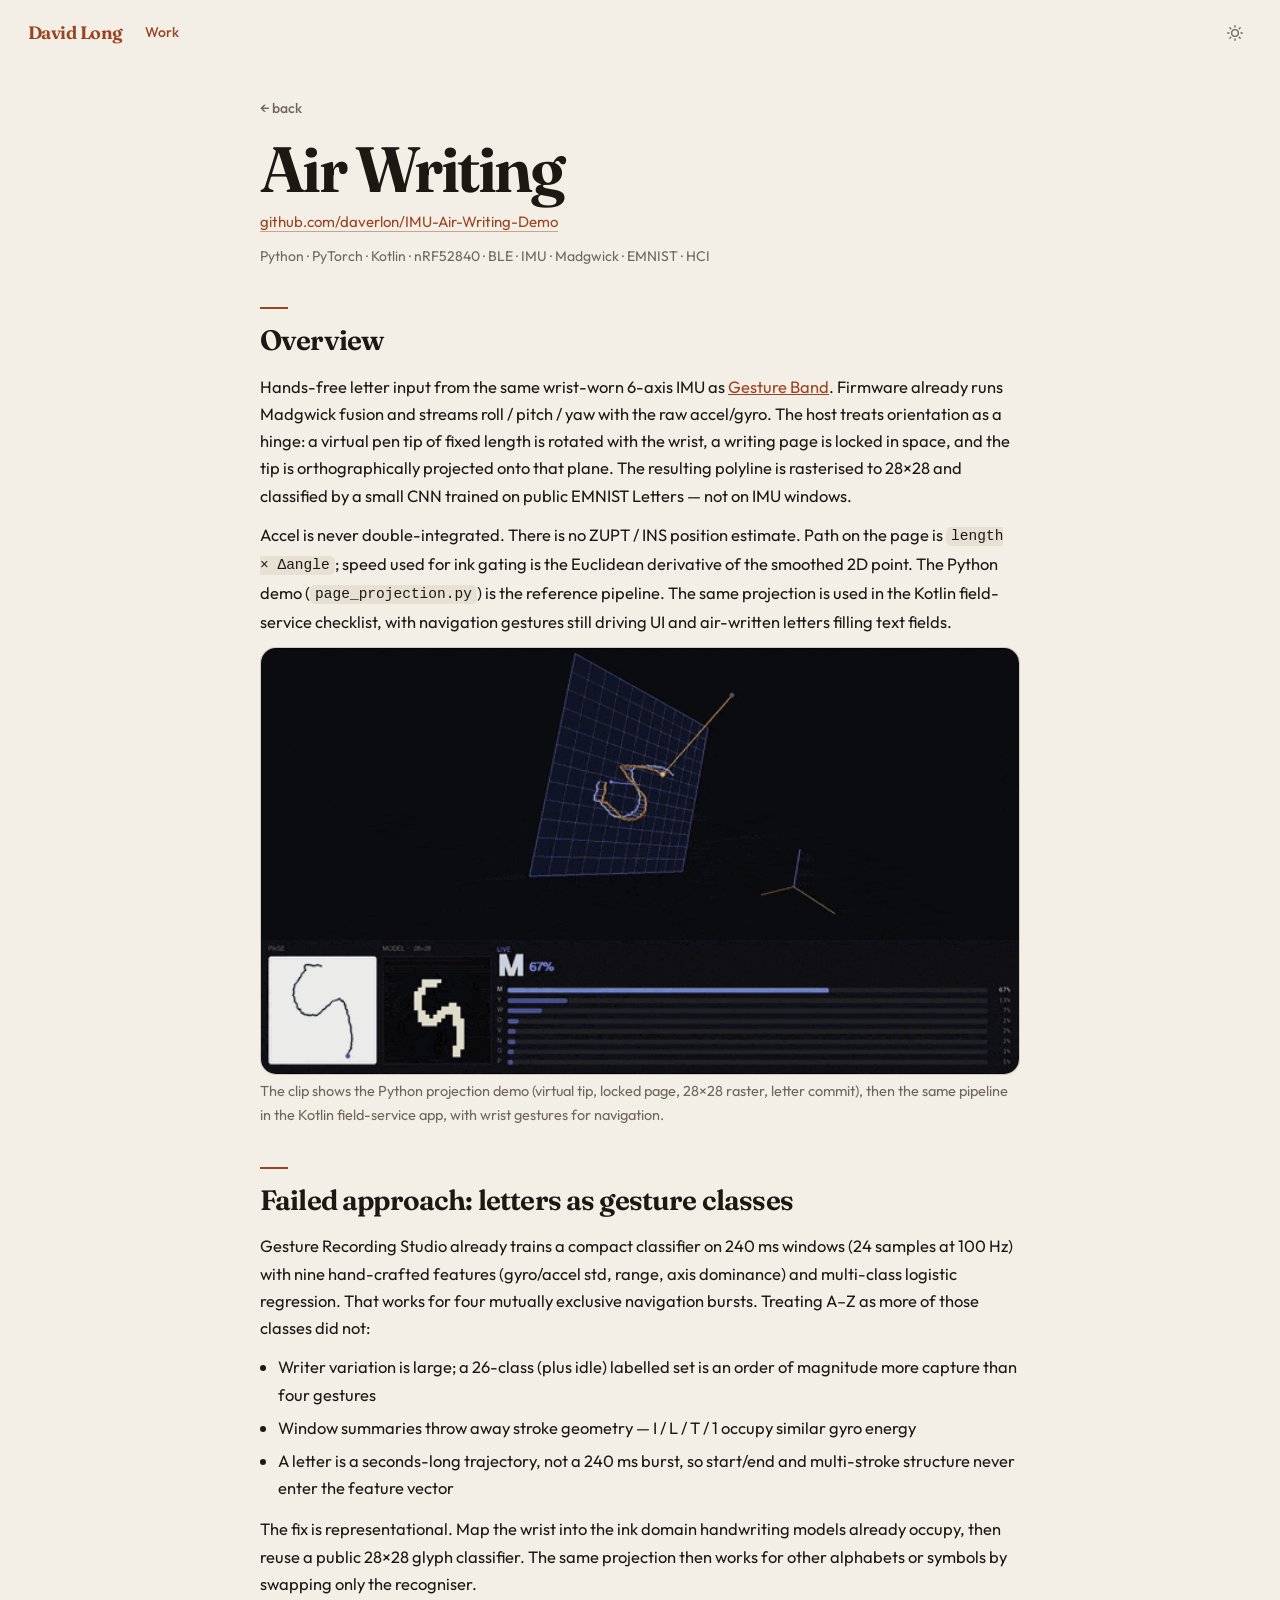
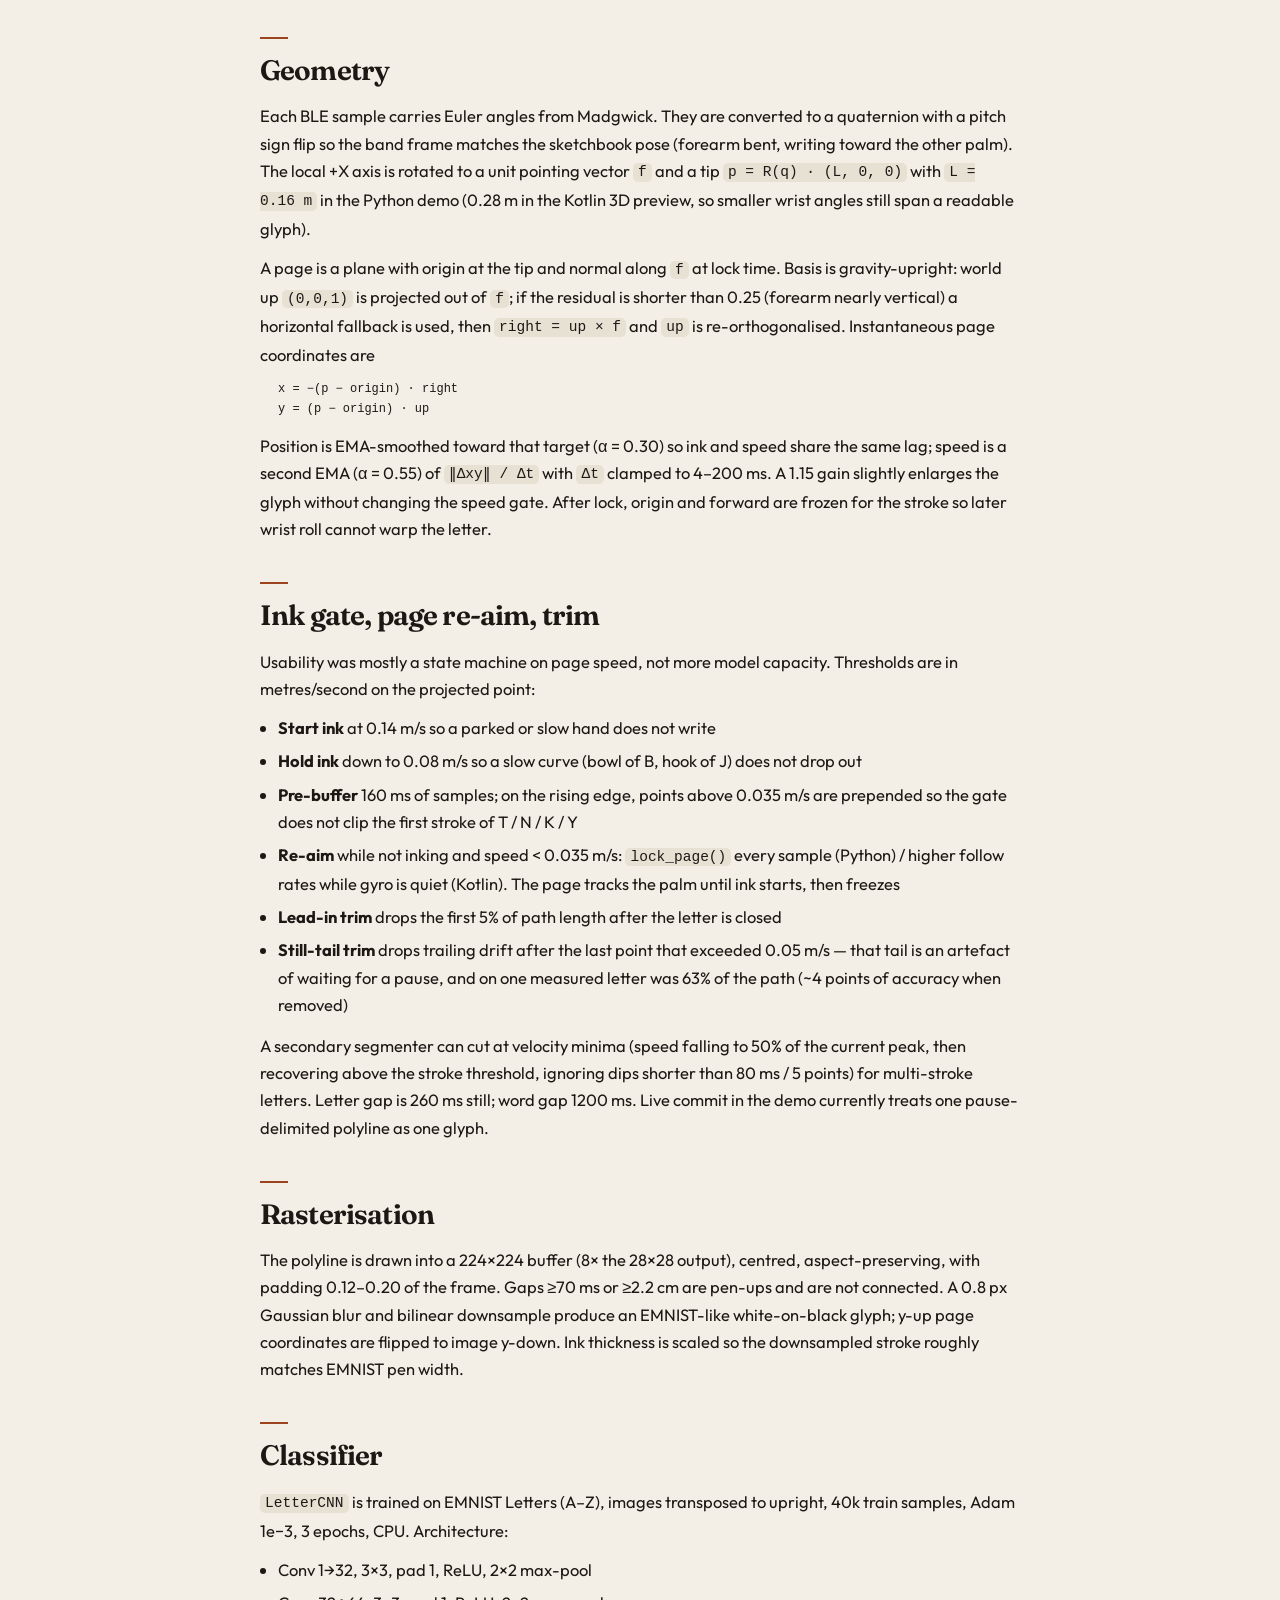
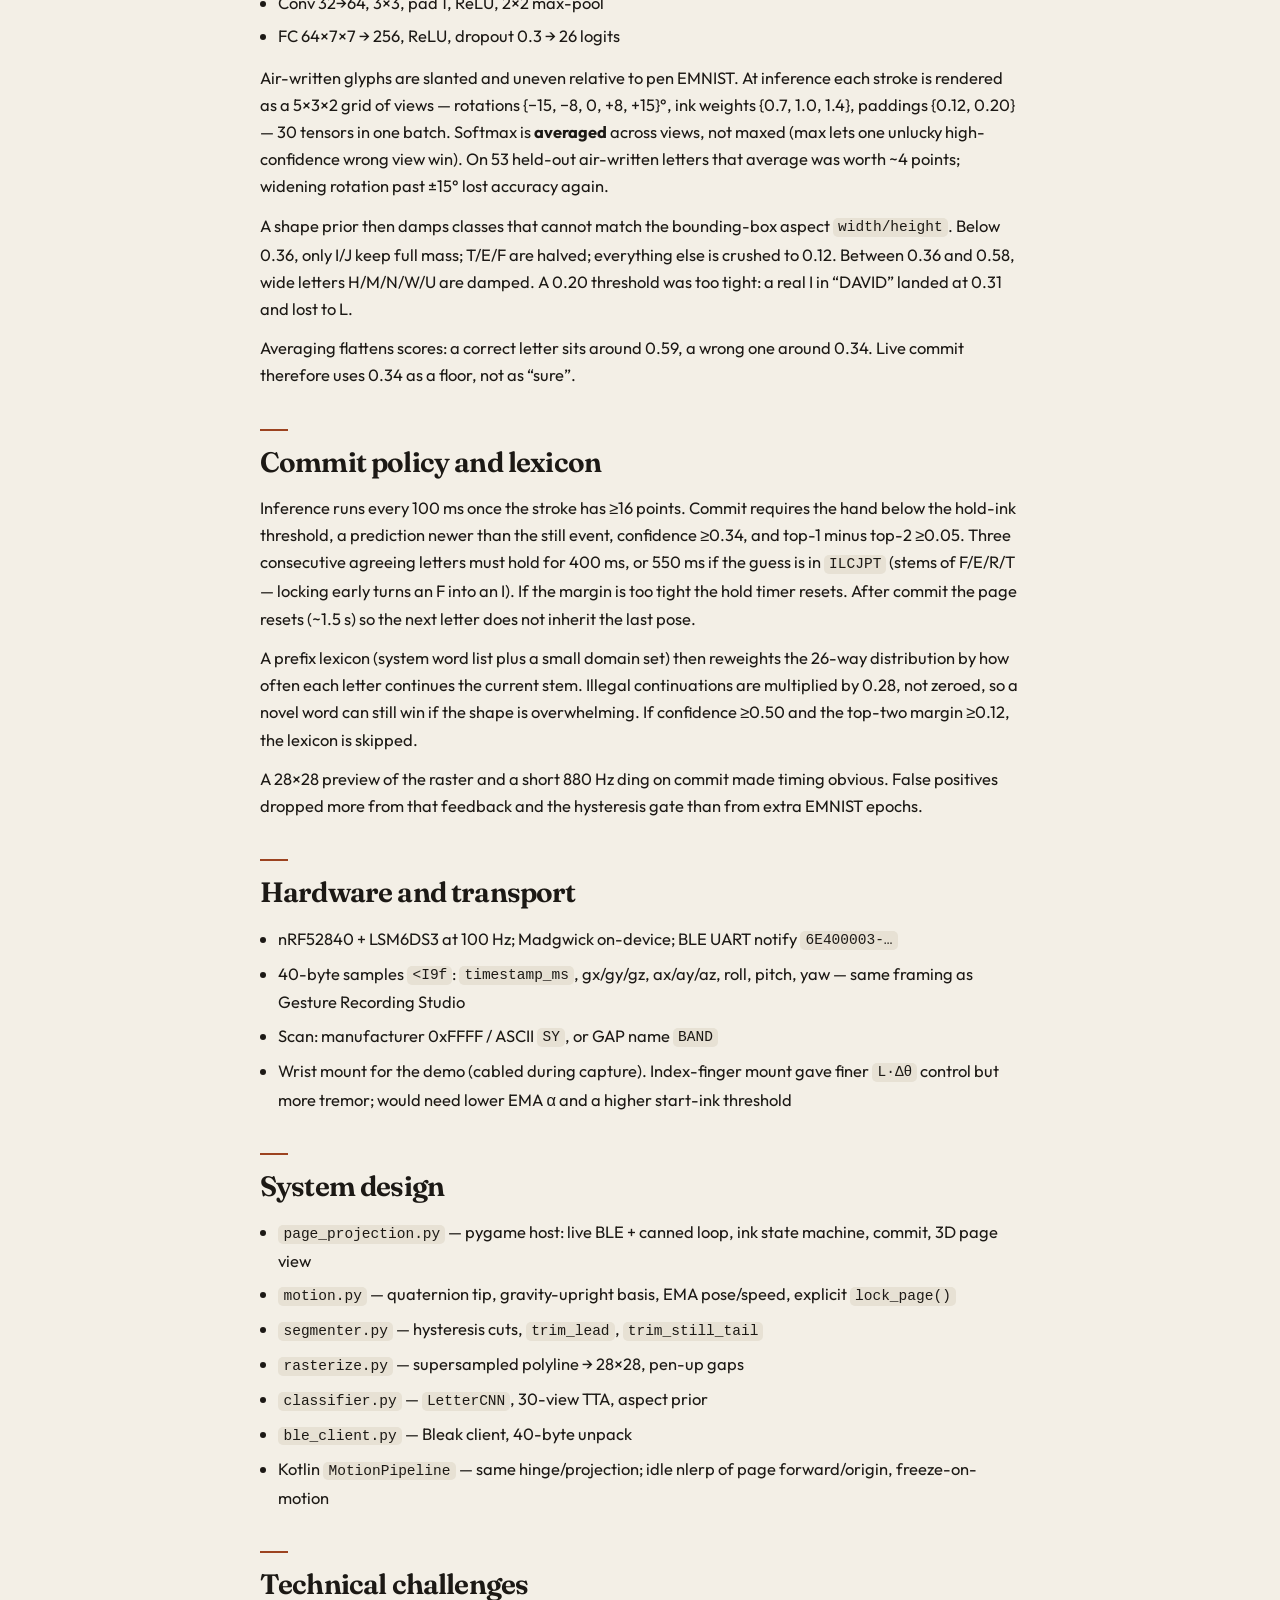
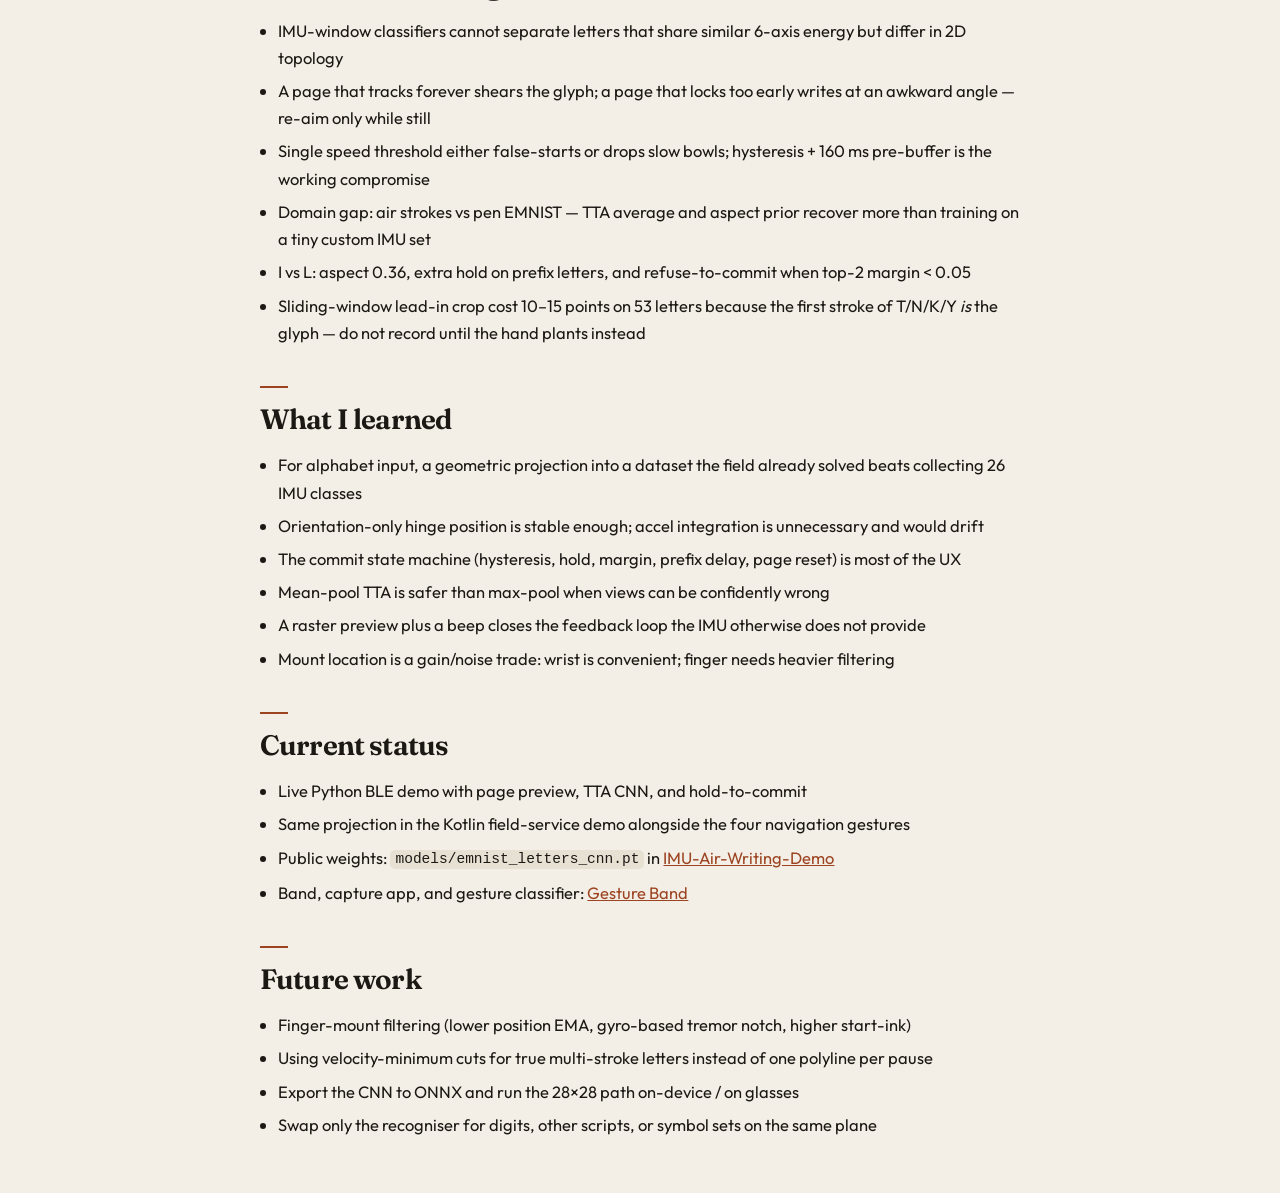
==== airwriting.html @ f0a7e5d5 "Add the portfolio site." ====
<!DOCTYPE html>
<html lang="en">

<head>

    <script>
        (function () {
            var t = localStorage.getItem("theme");
            if (t === "dark" || (!t && window.matchMedia("(prefers-color-scheme: dark)").matches)) {
                document.documentElement.classList.add("dark");
            }
        })();
    </script>

    <meta charset="UTF-8" />
    <meta name="viewport" content="width=device-width, initial-scale=1.0" />
    <title>Air Writing — David Long</title>

        <link rel="stylesheet" href="style.css" />
</head>

<body class="study">

    <header class="bar">
        <a class="brand" href="index.html">David Long</a>
        <nav class="bar-nav">
            <a href="index.html#work">Work</a>
        </nav>
        <div class="bar-end">
            <button id="theme-toggle" type="button" aria-label="Toggle color theme">
                <svg class="icon-sun" viewBox="0 0 24 24" fill="none" stroke="currentColor" stroke-width="2" stroke-linecap="round" stroke-linejoin="round">
                    <circle cx="12" cy="12" r="5" />
                    <line x1="12" y1="1" x2="12" y2="3" />
                    <line x1="12" y1="21" x2="12" y2="23" />
                    <line x1="4.22" y1="4.22" x2="5.64" y2="5.64" />
                    <line x1="18.36" y1="18.36" x2="19.78" y2="19.78" />
                    <line x1="1" y1="12" x2="3" y2="12" />
                    <line x1="21" y1="12" x2="23" y2="12" />
                    <line x1="4.22" y1="19.78" x2="5.64" y2="18.36" />
                    <line x1="18.36" y1="5.64" x2="19.78" y2="4.22" />
                </svg>
                <svg class="icon-moon" viewBox="0 0 24 24" fill="none" stroke="currentColor" stroke-width="2" stroke-linecap="round" stroke-linejoin="round">
                    <path d="M21 12.79A9 9 0 1 1 11.21 3 7 7 0 0 0 21 12.79z" />
                </svg>
            </button>
        </div>
    </header>

    <div class="page">

        <a href="index.html" class="back">← back</a>

        <div class="resume-name">Air Writing</div>

        <div class="resume-contact">
            <a href="https://github.com/daverlon/IMU-Air-Writing-Demo" target="_blank">
                github.com/daverlon/IMU-Air-Writing-Demo
            </a>
        </div>

        <div class="meta">
            Python · PyTorch · Kotlin · nRF52840 · BLE · IMU · Madgwick · EMNIST · HCI
        </div>

        <div class="section-heading">Overview</div>
        <div class="text-block">
            Hands-free letter input from the same wrist-worn 6-axis IMU as
            <a href="gestureband.html">Gesture Band</a>. Firmware already runs Madgwick
            fusion and streams roll / pitch / yaw with the raw accel/gyro. The host treats
            orientation as a hinge: a virtual pen tip of fixed length is rotated with the
            wrist, a writing page is locked in space, and the tip is orthographically
            projected onto that plane. The resulting polyline is rasterised to 28×28 and
            classified by a small CNN trained on public EMNIST Letters — not on IMU windows.
        </div>
        <div class="text-block">
            Accel is never double-integrated. There is no ZUPT / INS position estimate.
            Path on the page is <code>length × Δangle</code>; speed used for ink gating is
            the Euclidean derivative of the smoothed 2D point. The Python demo
            (<code>page_projection.py</code>) is the reference pipeline. The same
            projection is used in the Kotlin field-service checklist, with navigation
            gestures still driving UI and air-written letters filling text fields.
        </div>

        <img src="vid/airwriting_preview.gif" alt="Air writing pipeline demo" style="margin-bottom: 4px; max-width: 100%; height: auto; display: block;">

        <div class="text-block italic">
            The clip shows the Python projection demo (virtual tip, locked page, 28×28
            raster, letter commit), then the same pipeline in the Kotlin field-service
            app, with wrist gestures for navigation.
        </div>

        <div class="section-heading">Failed approach: letters as gesture classes</div>
        <div class="text-block">
            Gesture Recording Studio already trains a compact classifier on 240&nbsp;ms
            windows (24 samples at 100&nbsp;Hz) with nine hand-crafted features (gyro/accel
            std, range, axis dominance) and multi-class logistic regression. That works
            for four mutually exclusive navigation bursts. Treating A–Z as more of those
            classes did not:
        </div>
        <ul>
            <li>Writer variation is large; a 26-class (plus idle) labelled set is an order of magnitude more capture than four gestures</li>
            <li>Window summaries throw away stroke geometry — I / L / T / 1 occupy similar gyro energy</li>
            <li>A letter is a seconds-long trajectory, not a 240&nbsp;ms burst, so start/end and multi-stroke structure never enter the feature vector</li>
        </ul>
        <div class="text-block">
            The fix is representational. Map the wrist into the ink domain handwriting
            models already occupy, then reuse a public 28×28 glyph classifier. The same
            projection then works for other alphabets or symbols by swapping only the
            recogniser.
        </div>

        <div class="section-heading">Geometry</div>
        <div class="text-block">
            Each BLE sample carries Euler angles from Madgwick. They are converted to a
            quaternion with a pitch sign flip so the band frame matches the sketchbook
            pose (forearm bent, writing toward the other palm). The local +X axis is
            rotated to a unit pointing vector <code>f</code> and a tip
            <code>p = R(q) · (L, 0, 0)</code> with <code>L = 0.16&nbsp;m</code> in the
            Python demo (0.28&nbsp;m in the Kotlin 3D preview, so smaller wrist angles
            still span a readable glyph).
        </div>
        <div class="text-block">
            A page is a plane with origin at the tip and normal along <code>f</code> at
            lock time. Basis is gravity-upright: world up <code>(0,0,1)</code> is
            projected out of <code>f</code>; if the residual is shorter than 0.25 (forearm
            nearly vertical) a horizontal fallback is used, then
            <code>right = up × f</code> and <code>up</code> is re-orthogonalised.
            Instantaneous page coordinates are
        </div>
        <div class="text-block" style="font-family: monospace; font-size: 12px; margin-left: 18px;">
            x = −(p − origin) · right<br>
            y = (p − origin) · up
        </div>
        <div class="text-block">
            Position is EMA-smoothed toward that target (α = 0.30) so ink and speed share
            the same lag; speed is a second EMA (α = 0.55) of
            <code>‖Δxy‖ / Δt</code> with <code>Δt</code> clamped to 4–200&nbsp;ms.
            A 1.15 gain slightly enlarges the glyph without changing the speed gate.
            After lock, origin and forward are frozen for the stroke so later wrist roll
            cannot warp the letter.
        </div>

        <div class="section-heading">Ink gate, page re-aim, trim</div>
        <div class="text-block">
            Usability was mostly a state machine on page speed, not more model capacity.
            Thresholds are in metres/second on the projected point:
        </div>
        <ul>
            <li><b>Start ink</b> at 0.14&nbsp;m/s so a parked or slow hand does not write</li>
            <li><b>Hold ink</b> down to 0.08&nbsp;m/s so a slow curve (bowl of B, hook of J) does not drop out</li>
            <li><b>Pre-buffer</b> 160&nbsp;ms of samples; on the rising edge, points above 0.035&nbsp;m/s are prepended so the gate does not clip the first stroke of T / N / K / Y</li>
            <li><b>Re-aim</b> while not inking and speed &lt; 0.035&nbsp;m/s: <code>lock_page()</code> every sample (Python) / higher follow rates while gyro is quiet (Kotlin). The page tracks the palm until ink starts, then freezes</li>
            <li><b>Lead-in trim</b> drops the first 5% of path length after the letter is closed</li>
            <li><b>Still-tail trim</b> drops trailing drift after the last point that exceeded 0.05&nbsp;m/s — that tail is an artefact of waiting for a pause, and on one measured letter was 63% of the path (~4 points of accuracy when removed)</li>
        </ul>
        <div class="text-block">
            A secondary segmenter can cut at velocity minima (speed falling to 50% of the
            current peak, then recovering above the stroke threshold, ignoring dips
            shorter than 80&nbsp;ms / 5 points) for multi-stroke letters. Letter gap is
            260&nbsp;ms still; word gap 1200&nbsp;ms. Live commit in the demo currently
            treats one pause-delimited polyline as one glyph.
        </div>

        <div class="section-heading">Rasterisation</div>
        <div class="text-block">
            The polyline is drawn into a 224×224 buffer (8× the 28×28 output), centred,
            aspect-preserving, with padding 0.12–0.20 of the frame. Gaps ≥70&nbsp;ms or
            ≥2.2&nbsp;cm are pen-ups and are not connected. A 0.8&nbsp;px Gaussian blur
            and bilinear downsample produce an EMNIST-like white-on-black glyph; y-up
            page coordinates are flipped to image y-down. Ink thickness is scaled so
            the downsampled stroke roughly matches EMNIST pen width.
        </div>

        <div class="section-heading">Classifier</div>
        <div class="text-block">
            <code>LetterCNN</code> is trained on EMNIST Letters (A–Z), images transposed
            to upright, 40k train samples, Adam 1e−3, 3 epochs, CPU. Architecture:
        </div>
        <ul>
            <li>Conv 1→32, 3×3, pad 1, ReLU, 2×2 max-pool</li>
            <li>Conv 32→64, 3×3, pad 1, ReLU, 2×2 max-pool</li>
            <li>FC 64×7×7 → 256, ReLU, dropout 0.3 → 26 logits</li>
        </ul>
        <div class="text-block">
            Air-written glyphs are slanted and uneven relative to pen EMNIST. At inference
            each stroke is rendered as a 5×3×2 grid of views — rotations
            {−15, −8, 0, +8, +15}°, ink weights {0.7, 1.0, 1.4}, paddings {0.12, 0.20} —
            30 tensors in one batch. Softmax is <b>averaged</b> across views, not maxed
            (max lets one unlucky high-confidence wrong view win). On 53 held-out
            air-written letters that average was worth ~4 points; widening rotation past
            ±15° lost accuracy again.
        </div>
        <div class="text-block">
            A shape prior then damps classes that cannot match the bounding-box aspect
            <code>width/height</code>. Below 0.36, only I/J keep full mass; T/E/F are
            halved; everything else is crushed to 0.12. Between 0.36 and 0.58, wide
            letters H/M/N/W/U are damped. A 0.20 threshold was too tight: a real I in
            “DAVID” landed at 0.31 and lost to L.
        </div>
        <div class="text-block">
            Averaging flattens scores: a correct letter sits around 0.59, a wrong one
            around 0.34. Live commit therefore uses 0.34 as a floor, not as “sure”.
        </div>

        <div class="section-heading">Commit policy and lexicon</div>
        <div class="text-block">
            Inference runs every 100&nbsp;ms once the stroke has ≥16 points. Commit
            requires the hand below the hold-ink threshold, a prediction newer than the
            still event, confidence ≥0.34, and top-1 minus top-2 ≥0.05. Three consecutive
            agreeing letters must hold for 400&nbsp;ms, or 550&nbsp;ms if the guess is in
            <code>ILCJPT</code> (stems of F/E/R/T — locking early turns an F into an I).
            If the margin is too tight the hold timer resets. After commit the page
            resets (~1.5&nbsp;s) so the next letter does not inherit the last pose.
        </div>
        <div class="text-block">
            A prefix lexicon (system word list plus a small domain set) then reweights
            the 26-way distribution by how often each letter continues the current stem.
            Illegal continuations are multiplied by 0.28, not zeroed, so a novel word can
            still win if the shape is overwhelming. If confidence ≥0.50 and the top-two
            margin ≥0.12, the lexicon is skipped.
        </div>
        <div class="text-block">
            A 28×28 preview of the raster and a short 880&nbsp;Hz ding on commit made
            timing obvious. False positives dropped more from that feedback and the
            hysteresis gate than from extra EMNIST epochs.
        </div>

        <div class="section-heading">Hardware and transport</div>
        <ul>
            <li>nRF52840 + LSM6DS3 at 100&nbsp;Hz; Madgwick on-device; BLE UART notify <code>6E400003-…</code></li>
            <li>40-byte samples <code>&lt;I9f</code>: <code>timestamp_ms</code>, gx/gy/gz, ax/ay/az, roll, pitch, yaw — same framing as Gesture Recording Studio</li>
            <li>Scan: manufacturer 0xFFFF / ASCII <code>SY</code>, or GAP name <code>BAND</code></li>
            <li>Wrist mount for the demo (cabled during capture). Index-finger mount gave finer <code>L·Δθ</code> control but more tremor; would need lower EMA α and a higher start-ink threshold</li>
        </ul>

        <div class="section-heading">System design</div>
        <ul>
            <li><code>page_projection.py</code> — pygame host: live BLE + canned loop, ink state machine, commit, 3D page view</li>
            <li><code>motion.py</code> — quaternion tip, gravity-upright basis, EMA pose/speed, explicit <code>lock_page()</code></li>
            <li><code>segmenter.py</code> — hysteresis cuts, <code>trim_lead</code>, <code>trim_still_tail</code></li>
            <li><code>rasterize.py</code> — supersampled polyline → 28×28, pen-up gaps</li>
            <li><code>classifier.py</code> — <code>LetterCNN</code>, 30-view TTA, aspect prior</li>
            <li><code>ble_client.py</code> — Bleak client, 40-byte unpack</li>
            <li>Kotlin <code>MotionPipeline</code> — same hinge/projection; idle nlerp of page forward/origin, freeze-on-motion</li>
        </ul>

        <div class="section-heading">Technical challenges</div>
        <ul>
            <li>IMU-window classifiers cannot separate letters that share similar 6-axis energy but differ in 2D topology</li>
            <li>A page that tracks forever shears the glyph; a page that locks too early writes at an awkward angle — re-aim only while still</li>
            <li>Single speed threshold either false-starts or drops slow bowls; hysteresis + 160&nbsp;ms pre-buffer is the working compromise</li>
            <li>Domain gap: air strokes vs pen EMNIST — TTA average and aspect prior recover more than training on a tiny custom IMU set</li>
            <li>I vs L: aspect 0.36, extra hold on prefix letters, and refuse-to-commit when top-2 margin &lt; 0.05</li>
            <li>Sliding-window lead-in crop cost 10–15 points on 53 letters because the first stroke of T/N/K/Y <i>is</i> the glyph — do not record until the hand plants instead</li>
        </ul>

        <div class="section-heading">What I learned</div>
        <ul>
            <li>For alphabet input, a geometric projection into a dataset the field already solved beats collecting 26 IMU classes</li>
            <li>Orientation-only hinge position is stable enough; accel integration is unnecessary and would drift</li>
            <li>The commit state machine (hysteresis, hold, margin, prefix delay, page reset) is most of the UX</li>
            <li>Mean-pool TTA is safer than max-pool when views can be confidently wrong</li>
            <li>A raster preview plus a beep closes the feedback loop the IMU otherwise does not provide</li>
            <li>Mount location is a gain/noise trade: wrist is convenient; finger needs heavier filtering</li>
        </ul>

        <div class="section-heading">Current status</div>
        <ul>
            <li>Live Python BLE demo with page preview, TTA CNN, and hold-to-commit</li>
            <li>Same projection in the Kotlin field-service demo alongside the four navigation gestures</li>
            <li>Public weights: <code>models/emnist_letters_cnn.pt</code> in <a href="https://github.com/daverlon/IMU-Air-Writing-Demo" target="_blank">IMU-Air-Writing-Demo</a></li>
            <li>Band, capture app, and gesture classifier: <a href="gestureband.html">Gesture Band</a></li>
        </ul>

        <div class="section-heading">Future work</div>
        <ul>
            <li>Finger-mount filtering (lower position EMA, gyro-based tremor notch, higher start-ink)</li>
            <li>Using velocity-minimum cuts for true multi-stroke letters instead of one polyline per pause</li>
            <li>Export the CNN to ONNX and run the 28×28 path on-device / on glasses</li>
            <li>Swap only the recogniser for digits, other scripts, or symbol sets on the same plane</li>
        </ul>

    </div>

    <script src="theme.js"></script>

</body>

</html>
---- style.css ----
@import url("https://fonts.googleapis.com/css2?family=Fraunces:opsz,wght@9..144,520;9..144,640&family=Outfit:wght@400;500;600&display=swap");

:root {
    --bg: #f3efe6;
    --bg-2: #e7e1d4;
    --surface: #fffdf8;
    --ink: #1c1915;
    --muted: #6f675d;
    --line: rgba(28, 25, 21, 0.12);
    --accent: #9c4320;
    --accent-soft: rgba(156, 67, 32, 0.12);
    --media: #e8e2d6;
    --shadow: 0 18px 40px rgba(60, 40, 20, 0.08);
    --radius: 18px;
}

html.dark {
    --bg: #12110e;
    --bg-2: #1c1a16;
    --surface: #1b1916;
    --ink: #f4efe6;
    --muted: #b1a79b;
    --line: rgba(244, 239, 230, 0.12);
    --accent: #e7a27a;
    --accent-soft: rgba(231, 162, 122, 0.14);
    --media: #0c0b09;
    --shadow: 0 18px 40px rgba(0, 0, 0, 0.35);
}

* {
    box-sizing: border-box;
}

html {
    scroll-behavior: smooth;
}

body {
    margin: 0;
    background:
        radial-gradient(1200px 500px at 80% -10%, var(--accent-soft), transparent 55%),
        var(--bg);
    color: var(--ink);
    font-family: Outfit, "Segoe UI", sans-serif;
    font-size: 16px;
    line-height: 1.55;
    transition: background 0.2s, color 0.2s;
}

a {
    color: inherit;
}

img,
video {
    max-width: 100%;
}

.bar {
    position: sticky;
    top: 0;
    z-index: 20;
    display: flex;
    align-items: center;
    gap: 22px;
    padding: 16px 28px;
    background: color-mix(in srgb, var(--bg) 86%, transparent);
    backdrop-filter: blur(14px);
    border-bottom: 1px solid transparent;
}

.brand {
    font-family: Fraunces, Georgia, serif;
    font-weight: 640;
    font-size: 18px;
    letter-spacing: -0.03em;
    text-decoration: none;
}

.bar-nav {
    display: flex;
    gap: 16px;
}

.bar-nav a {
    text-decoration: none;
    color: var(--muted);
    font-size: 14px;
    font-weight: 500;
}

.bar-nav a:hover,
.bar-end a:hover {
    color: var(--ink);
}

.bar-end {
    margin-left: auto;
    display: flex;
    align-items: center;
    gap: 6px;
}

.icon-link,
#theme-toggle {
    width: 34px;
    height: 34px;
    display: grid;
    place-items: center;
    border-radius: 999px;
    color: var(--muted);
    background: transparent;
    border: 1px solid transparent;
    text-decoration: none;
    cursor: pointer;
}

.icon-link:hover,
#theme-toggle:hover {
    color: var(--ink);
    background: var(--surface);
    border-color: var(--line);
}

.icon-link svg,
#theme-toggle svg {
    width: 16px;
    height: 16px;
}

#theme-toggle {
    position: relative;
}

.icon-sun,
.icon-moon {
    position: absolute;
    transition: opacity 0.2s, transform 0.2s;
}

.icon-moon {
    opacity: 0;
    transform: rotate(-20deg) scale(0.8);
}

html.dark .icon-sun {
    opacity: 0;
    transform: rotate(20deg) scale(0.8);
}

html.dark .icon-moon {
    opacity: 1;
    transform: none;
}

.home {
    width: min(1120px, calc(100% - 40px));
    margin: 0 auto 80px;
}

.hero {
    padding: 54px 0 28px;
}

.eyebrow {
    margin: 0 0 14px;
    color: var(--accent);
    font-size: 13px;
    font-weight: 600;
    letter-spacing: 0.14em;
    text-transform: uppercase;
}

.hero h1 {
    margin: 0;
    font-family: Fraunces, Georgia, serif;
    font-weight: 640;
    font-size: clamp(52px, 8vw, 92px);
    letter-spacing: -0.045em;
    line-height: 0.92;
}

.lede {
    max-width: 640px;
    margin: 22px 0 0;
    font-size: 18px;
    line-height: 1.55;
    color: var(--ink);
}

.hero-meta {
    margin: 14px 0 0;
    color: var(--muted);
    font-size: 14px;
}

.section-label {
    display: flex;
    align-items: baseline;
    justify-content: space-between;
    gap: 16px;
    margin: 36px 0 16px;
}

.section-label h2 {
    margin: 0;
    font-family: Fraunces, Georgia, serif;
    font-size: 32px;
    font-weight: 640;
    letter-spacing: -0.03em;
}

.section-label p {
    margin: 0;
    color: var(--muted);
    font-size: 14px;
}

.mosaic {
    display: grid;
    grid-template-columns: 1.15fr 0.85fr;
    gap: 16px;
}

.mosaic-row {
    display: grid;
    grid-template-columns: repeat(3, 1fr);
    gap: 16px;
    margin-top: 16px;
}

.piece {
    position: relative;
    display: flex;
    flex-direction: column;
    min-width: 0;
    background: var(--surface);
    border: 1px solid var(--line);
    border-radius: var(--radius);
    overflow: hidden;
    box-shadow: var(--shadow);
    transition: transform 0.25s ease, border-color 0.25s ease;
}

.piece:hover {
    transform: translateY(-3px);
    border-color: color-mix(in srgb, var(--accent) 45%, var(--line));
}

.piece-hit {
    position: absolute;
    inset: 0;
    z-index: 1;
}

.piece-media {
    aspect-ratio: 16 / 10;
    background: var(--media);
    overflow: hidden;
}

.piece-media img,
.piece-media video {
    width: 100%;
    height: 100%;
    object-fit: cover;
    display: block;
    transition: transform 0.45s ease;
}

.piece:hover .piece-media img,
.piece:hover .piece-media video {
    transform: scale(1.035);
}

.piece-media.fit img,
.piece-media.fit video {
    object-fit: contain;
}

.piece-copy {
    padding: 16px 16px 18px;
}

.piece-top {
    display: flex;
    align-items: flex-start;
    justify-content: space-between;
    gap: 10px;
}

.piece h3 {
    margin: 0;
    font-family: Fraunces, Georgia, serif;
    font-size: 26px;
    font-weight: 640;
    letter-spacing: -0.03em;
}

.year {
    color: var(--muted);
    font-size: 13px;
    font-weight: 500;
}

.stack,
.blurb {
    margin: 6px 0 0;
}

.stack {
    color: var(--muted);
    font-size: 13px;
}

.blurb {
    font-size: 15px;
    line-height: 1.45;
}

.more {
    display: inline-block;
    margin-top: 10px;
    color: var(--accent);
    font-size: 13px;
    font-weight: 600;
}

.ext {
    position: relative;
    z-index: 2;
    flex: none;
    width: 32px;
    height: 32px;
    display: grid;
    place-items: center;
    border-radius: 999px;
    color: var(--muted);
    border: 1px solid var(--line);
    background: var(--surface);
}

.ext:hover {
    color: var(--ink);
}

.ext svg {
    width: 15px;
    height: 15px;
}

.archive-head {
    display: flex;
    align-items: center;
    justify-content: space-between;
    gap: 12px;
    margin: 42px 0 14px;
}

.archive-head h2 {
    margin: 0;
    font-family: Fraunces, Georgia, serif;
    font-size: 28px;
    letter-spacing: -0.03em;
}

#project-sort {
    font-family: inherit;
    font-size: 13px;
    color: var(--ink);
    background: var(--surface);
    border: 1px solid var(--line);
    border-radius: 999px;
    padding: 8px 12px;
}

.archive {
    display: grid;
    grid-template-columns: 1fr 1fr;
    gap: 12px;
}

.archive .piece {
    box-shadow: none;
}

.archive .piece-copy {
    padding: 16px 18px 18px;
}

.archive h3 {
    font-size: 22px;
}

.about {
    margin-top: 56px;
    display: grid;
    grid-template-columns: 1.4fr 0.8fr;
    gap: 18px;
}

.panel {
    background: var(--surface);
    border: 1px solid var(--line);
    border-radius: var(--radius);
    padding: 22px 22px 8px;
}

.panel h2 {
    margin: 0 0 6px;
    font-family: Fraunces, Georgia, serif;
    font-size: 28px;
    letter-spacing: -0.03em;
}

.org {
    display: flex;
    justify-content: space-between;
    gap: 12px;
    align-items: baseline;
    margin-top: 8px;
}

.org strong {
    font-size: 16px;
}

.org span,
.role-line {
    color: var(--muted);
    font-size: 13px;
}

.role-stack {
    position: relative;
    margin: 14px 0 18px;
    padding-left: 18px;
}

.role-stack::before {
    content: "";
    position: absolute;
    left: 4px;
    top: 8px;
    bottom: 8px;
    width: 1px;
    background: var(--line);
}

.role {
    position: relative;
    margin-bottom: 16px;
}

.role::before {
    content: "";
    position: absolute;
    left: -17px;
    top: 6px;
    width: 7px;
    height: 7px;
    border-radius: 50%;
    background: var(--bg);
    border: 1.5px solid var(--accent);
}

.role-top {
    display: flex;
    justify-content: space-between;
    gap: 12px;
    align-items: baseline;
}

.role-top strong {
    font-size: 15px;
}

.role ul {
    margin: 6px 0 0;
    padding-left: 18px;
}

.role li {
    margin: 0 0 4px;
    color: var(--ink);
    font-size: 14px;
}

.skills {
    display: flex;
    flex-wrap: wrap;
    gap: 8px;
    margin: 14px 0 18px;
}

.skills span {
    font-size: 13px;
    padding: 6px 10px;
    border-radius: 999px;
    background: var(--accent-soft);
    color: var(--ink);
}

.side h2 {
    margin-bottom: 12px;
}

.edu p {
    margin: 0 0 8px;
}

.edu .when {
    color: var(--muted);
    font-size: 13px;
}

.foot {
    display: flex;
    justify-content: space-between;
    gap: 12px;
    margin-top: 28px;
    color: var(--muted);
    font-size: 13px;
}

.foot a {
    color: var(--accent);
}

/* Case studies */
body.study {
    background: var(--bg);
}

body.study .page {
    width: min(760px, calc(100% - 40px));
    margin: 28px auto 80px;
}

body.study .back {
    display: inline-flex;
    margin-bottom: 18px;
    color: var(--muted);
    text-decoration: none;
    font-size: 14px;
    font-weight: 500;
}

body.study .back:hover {
    color: var(--ink);
}

body.study .resume-name {
    font-family: Fraunces, Georgia, serif;
    font-size: clamp(40px, 6vw, 64px);
    font-weight: 640;
    letter-spacing: -0.04em;
    line-height: 0.98;
    margin-bottom: 10px;
}

body.study .resume-contact {
    margin-bottom: 12px;
    color: var(--muted);
    font-size: 15px;
}

body.study .resume-contact a {
    color: var(--accent);
    text-decoration: none;
    border-bottom: 1px solid color-mix(in srgb, var(--accent) 45%, transparent);
}

body.study .meta {
    color: var(--muted);
    font-size: 14px;
    margin-bottom: 8px;
}

body.study .section-heading {
    margin: 40px 0 10px;
    font-family: Fraunces, Georgia, serif;
    font-size: 28px;
    font-weight: 640;
    letter-spacing: -0.03em;
}

body.study .section-heading::before {
    content: "";
    display: block;
    width: 28px;
    height: 2px;
    margin-bottom: 10px;
    background: var(--accent);
}

body.study .text-block,
body.study li {
    font-size: 16.5px;
    line-height: 1.65;
}

body.study .text-block {
    margin: 0 0 12px;
}

body.study ul {
    margin: 4px 0 14px;
    padding-left: 1.15em;
}

body.study li {
    margin-bottom: 6px;
}

body.study a {
    color: var(--accent);
}

body.study code {
    font-family: "SF Mono", ui-monospace, Menlo, Consolas, monospace;
    font-size: 0.88em;
    background: var(--bg-2);
    padding: 0.1em 0.35em;
    border-radius: 5px;
}

body.study .italic {
    color: var(--muted);
    font-size: 14.5px;
}

body.study .image-center {
    margin: 18px 0 10px;
}

body.study .image-center img,
body.study video,
body.study .page > img {
    width: 100%;
    height: auto;
    display: block;
    border-radius: 16px;
    border: 1px solid var(--line);
    background: var(--media);
}

:focus-visible {
    outline: 2px solid var(--accent);
    outline-offset: 3px;
}

@media (max-width: 860px) {
    .mosaic,
    .mosaic-row,
    .archive,
    .about {
        grid-template-columns: 1fr;
    }

    .bar {
        padding: 12px 16px;
        gap: 12px;
    }

    .hero {
        padding-top: 32px;
    }

    .home,
    body.study .page {
        width: min(100% - 32px, 1120px);
    }
}

@media (prefers-reduced-motion: reduce) {
    html {
        scroll-behavior: auto;
    }

    .piece,
    .piece-media img,
    .piece-media video {
        transition: none;
    }
}
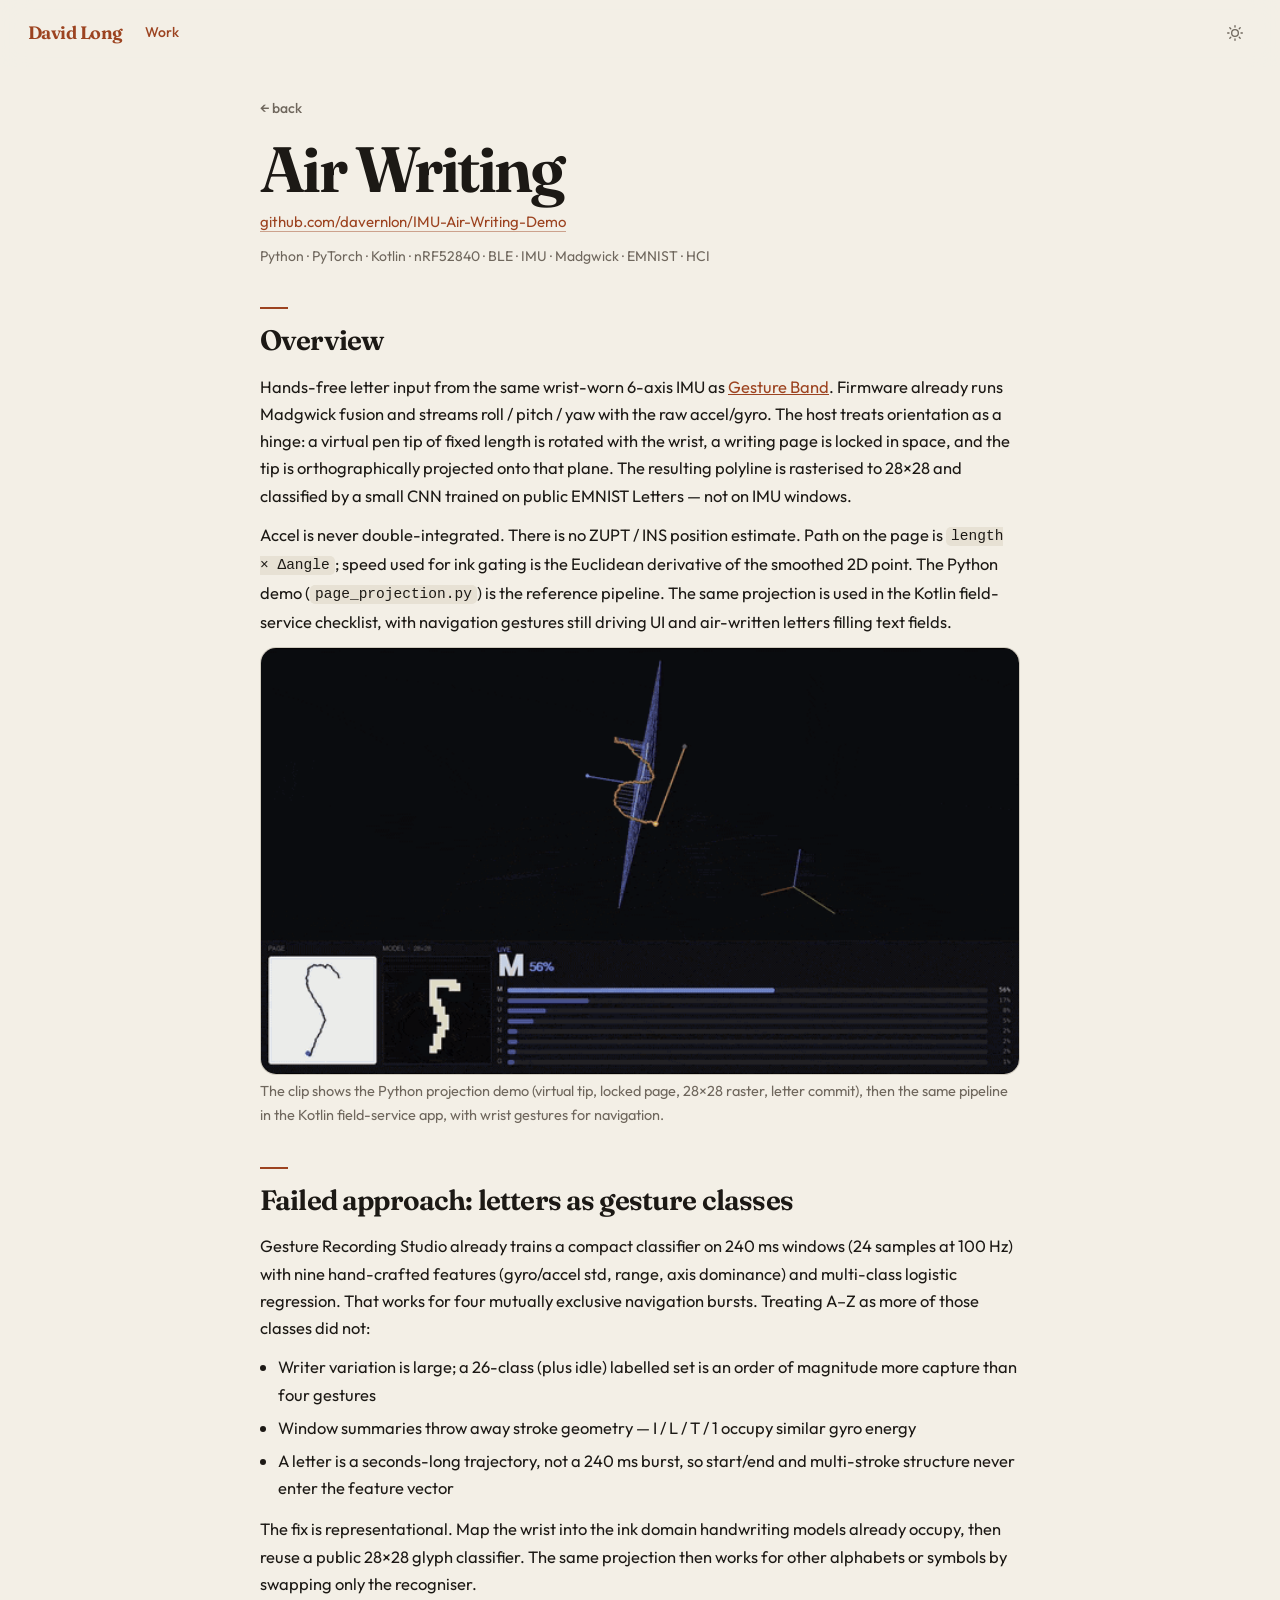
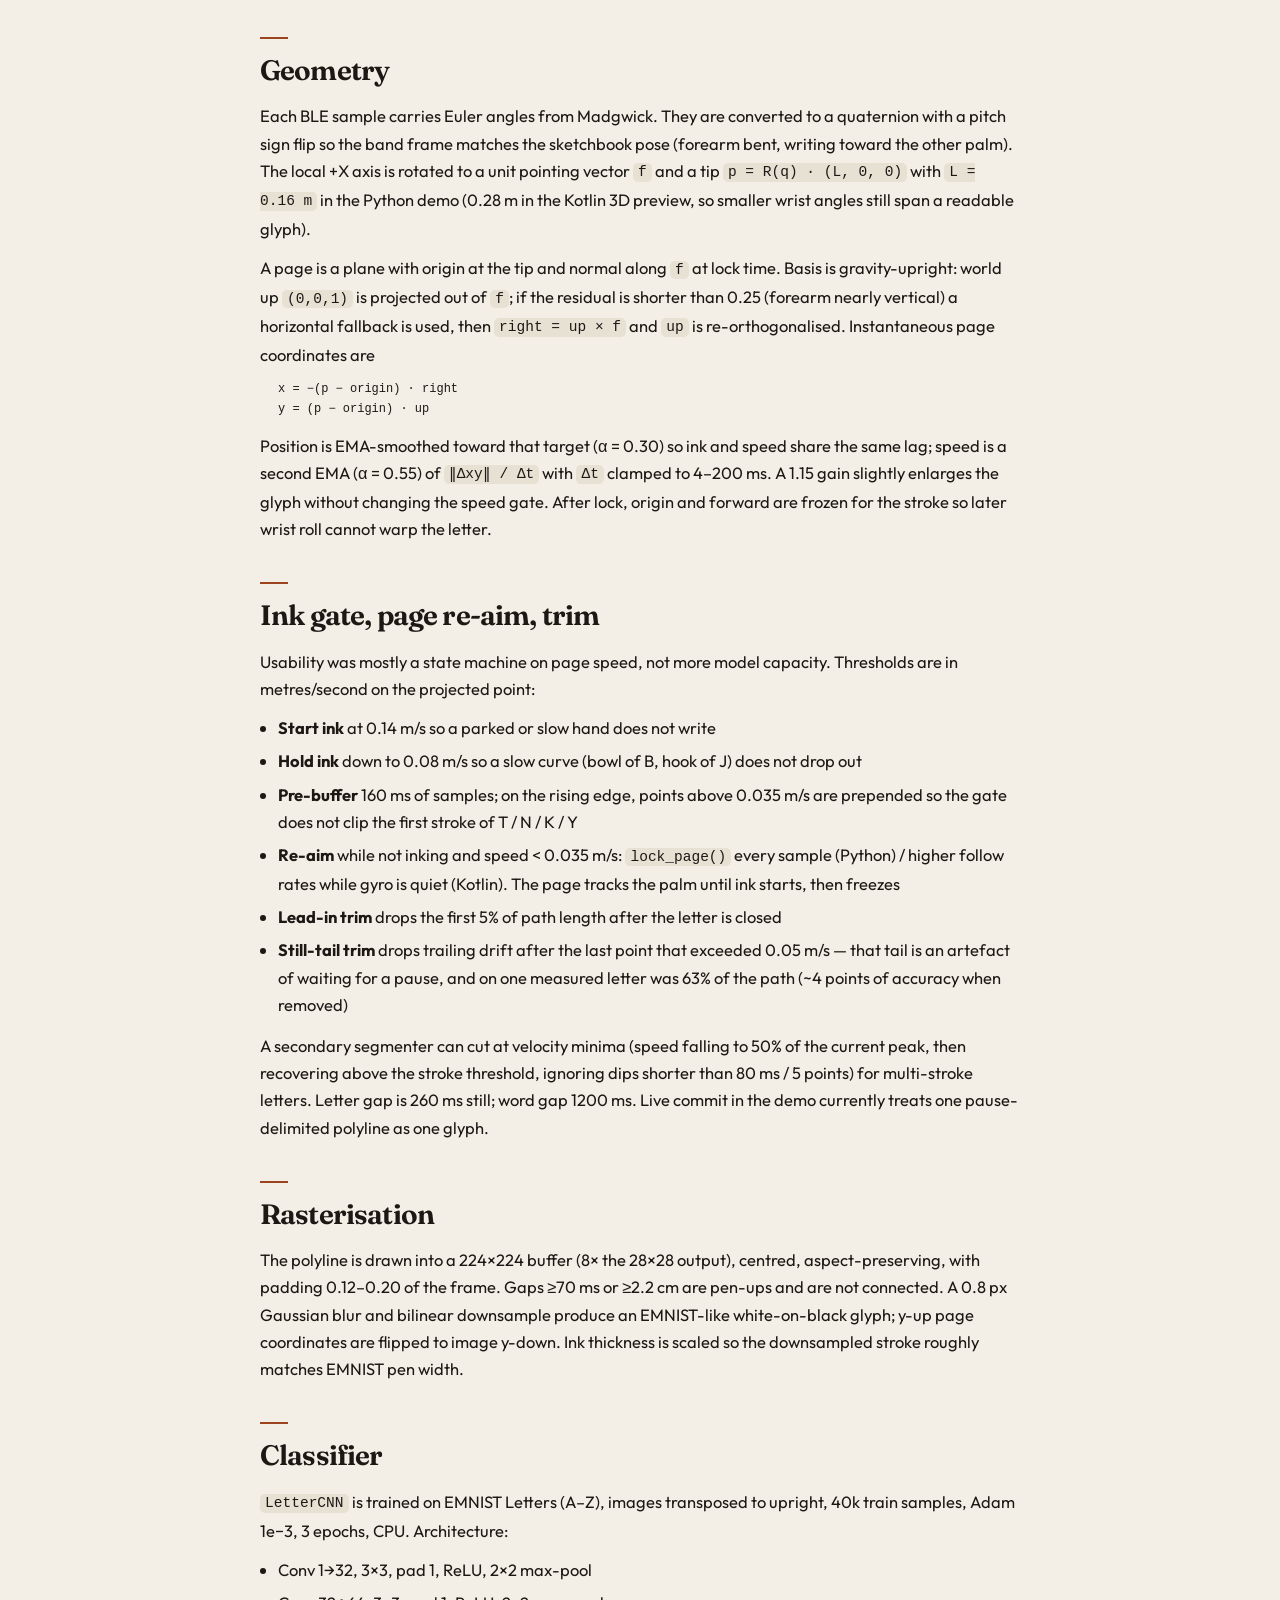
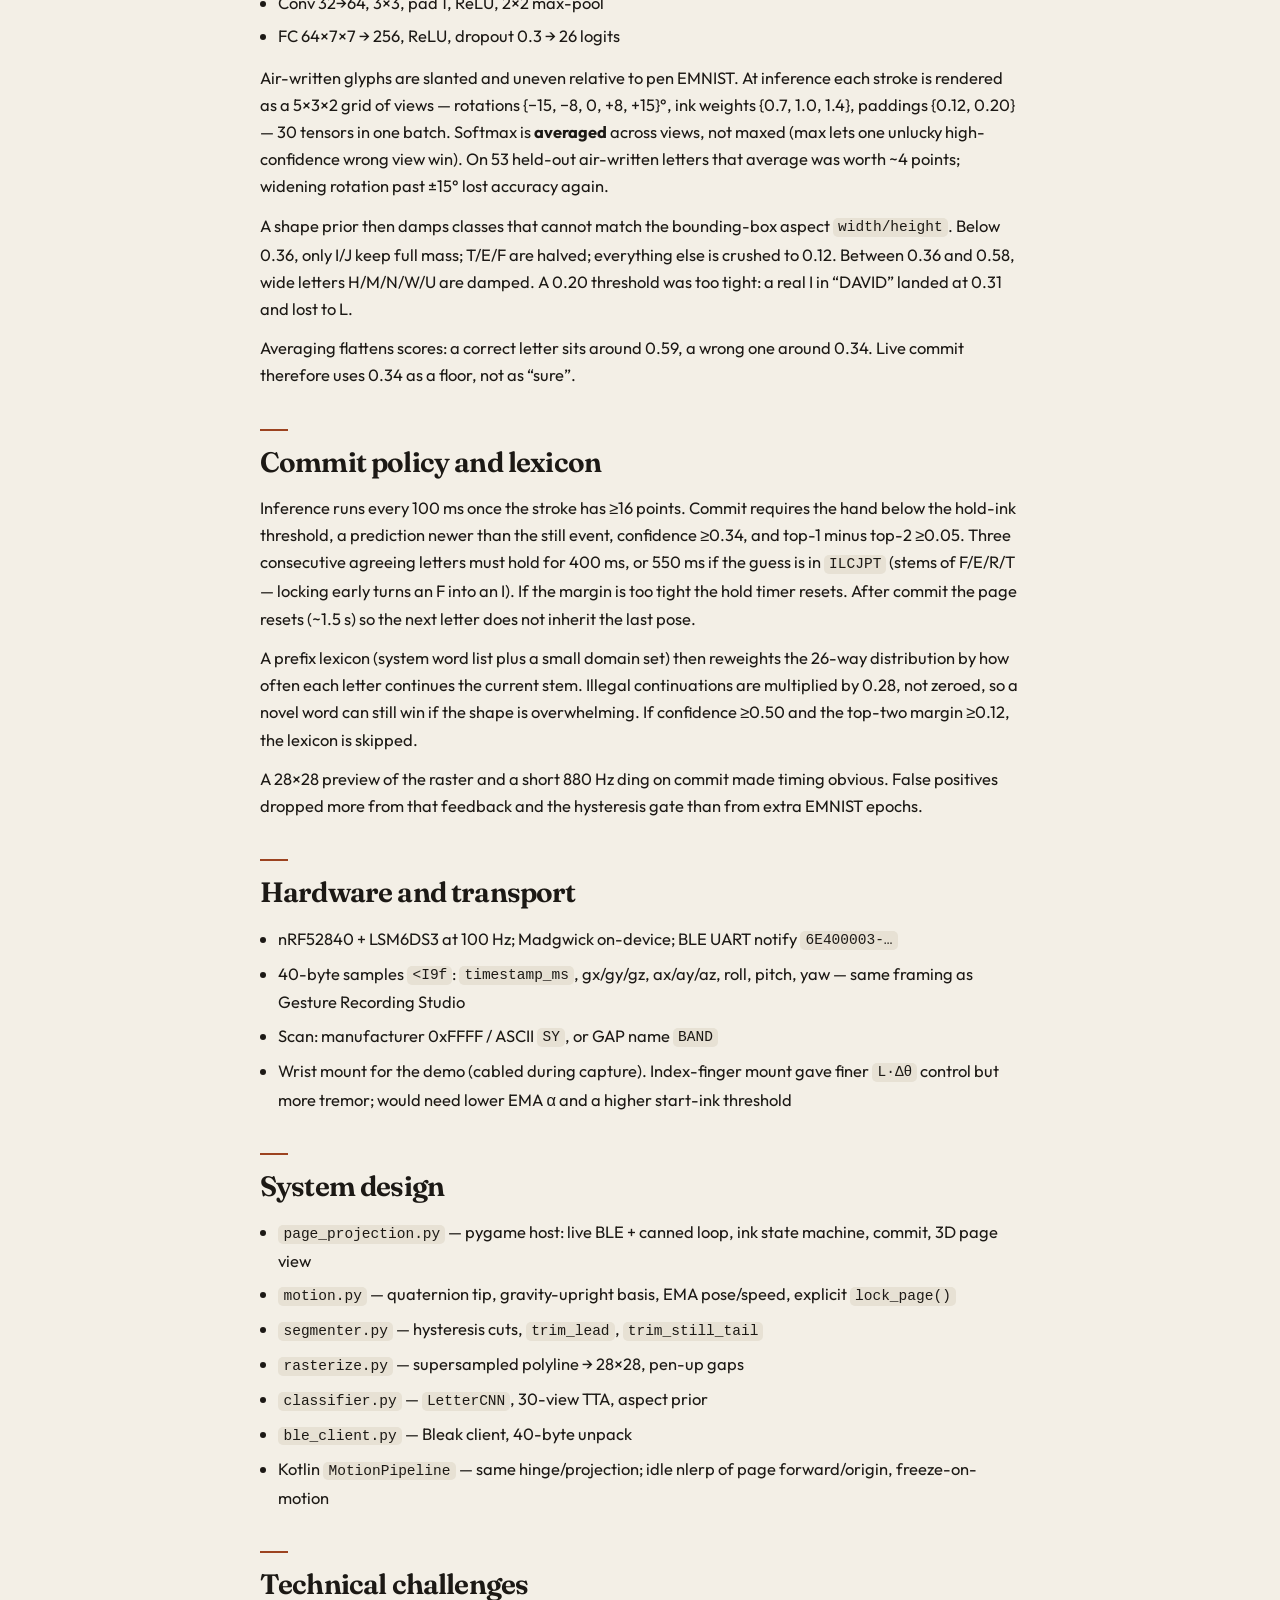
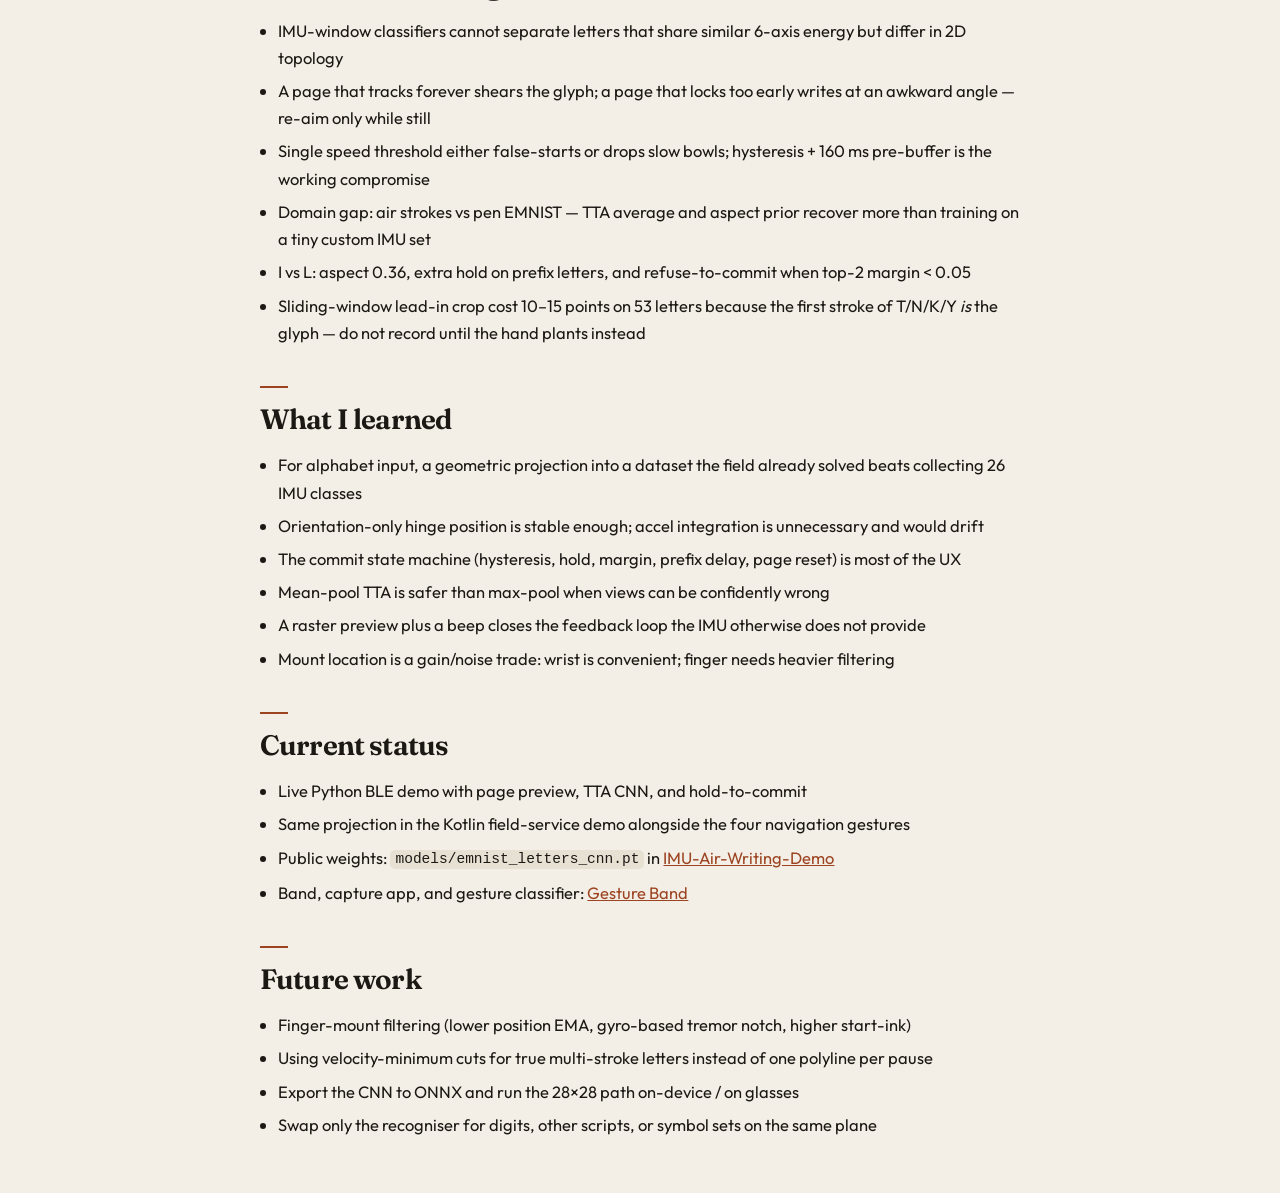
==== commit 0dd7ff89: "Point GitHub and LinkedIn links at davernlon." ====
--- a/airwriting.html
+++ b/airwriting.html
@@ -53,8 +53,8 @@
         <div class="resume-name">Air Writing</div>
 
         <div class="resume-contact">
-            <a href="https://github.com/daverlon/IMU-Air-Writing-Demo" target="_blank">
-                github.com/daverlon/IMU-Air-Writing-Demo
+            <a href="https://github.com/davernlon/IMU-Air-Writing-Demo" target="_blank">
+                github.com/davernlon/IMU-Air-Writing-Demo
             </a>
         </div>
 
@@ -268,7 +268,7 @@
         <ul>
             <li>Live Python BLE demo with page preview, TTA CNN, and hold-to-commit</li>
             <li>Same projection in the Kotlin field-service demo alongside the four navigation gestures</li>
-            <li>Public weights: <code>models/emnist_letters_cnn.pt</code> in <a href="https://github.com/daverlon/IMU-Air-Writing-Demo" target="_blank">IMU-Air-Writing-Demo</a></li>
+            <li>Public weights: <code>models/emnist_letters_cnn.pt</code> in <a href="https://github.com/davernlon/IMU-Air-Writing-Demo" target="_blank">IMU-Air-Writing-Demo</a></li>
             <li>Band, capture app, and gesture classifier: <a href="gestureband.html">Gesture Band</a></li>
         </ul>
 
